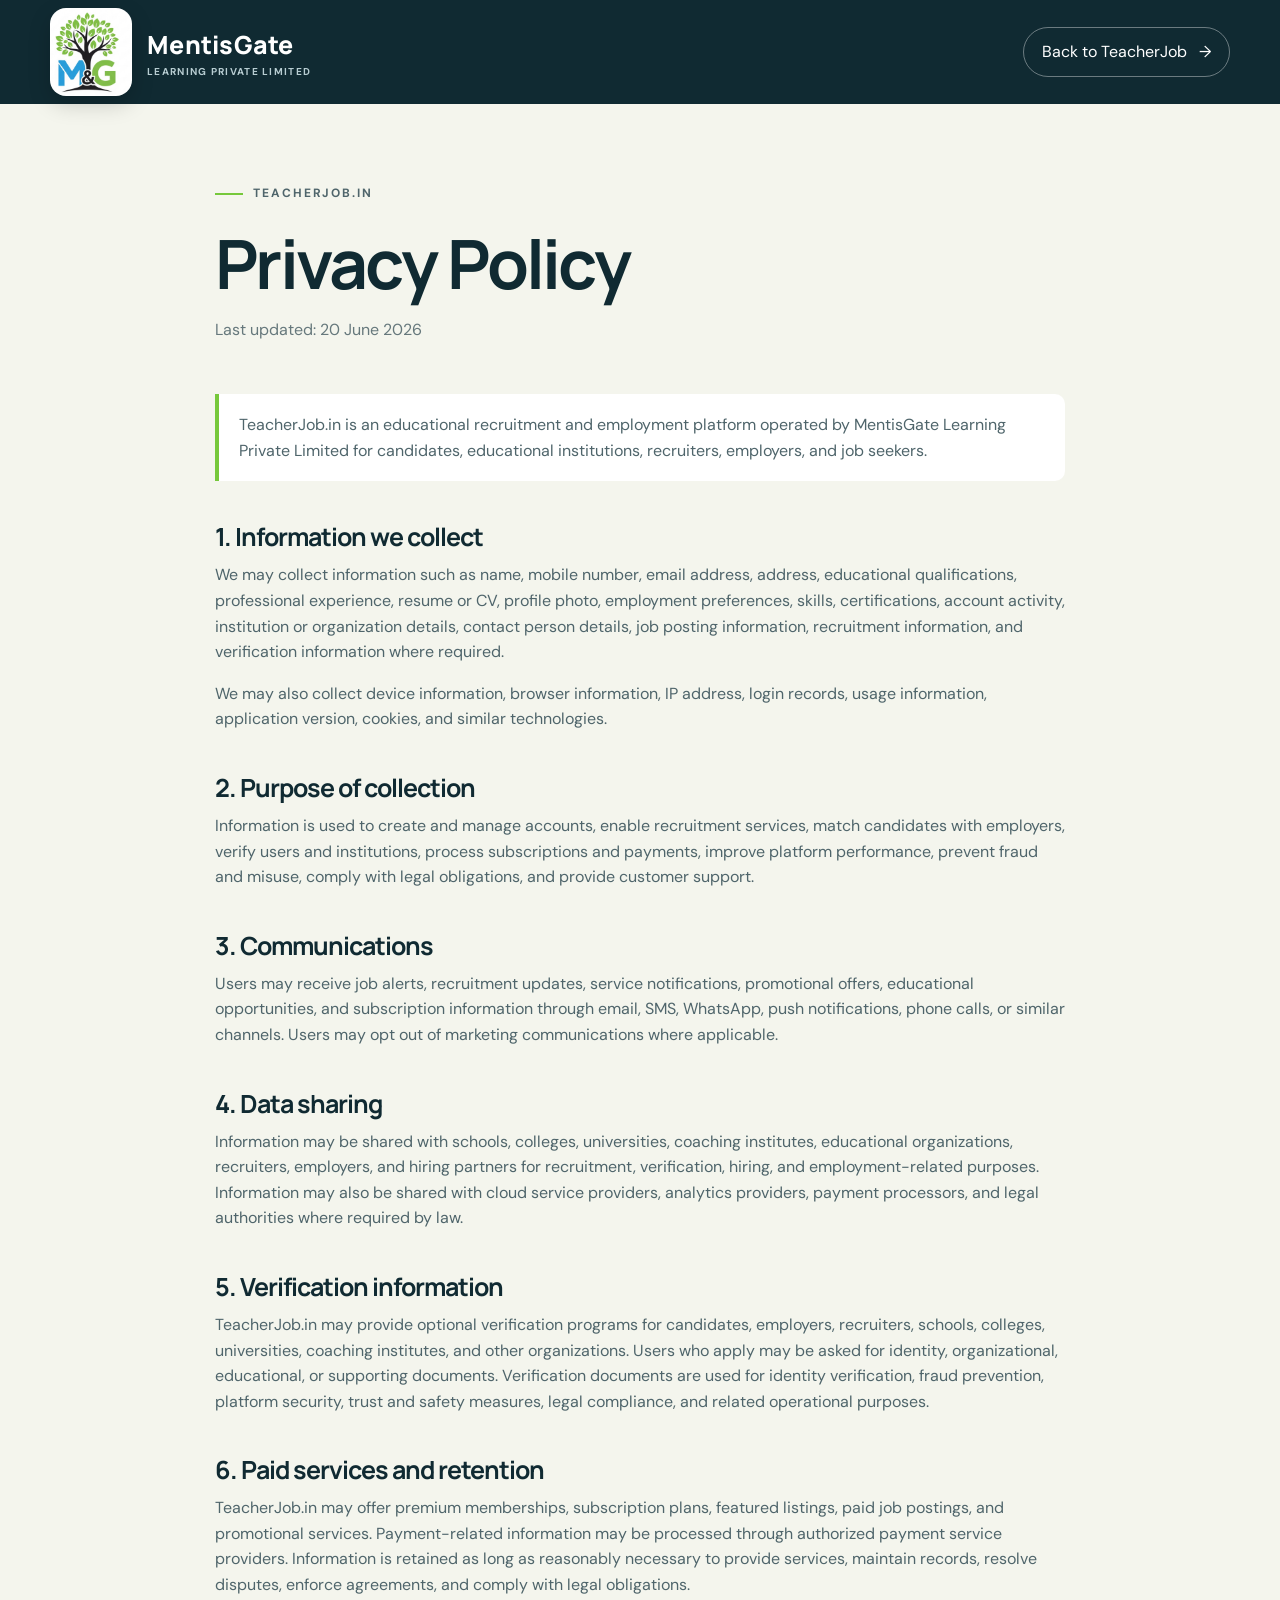
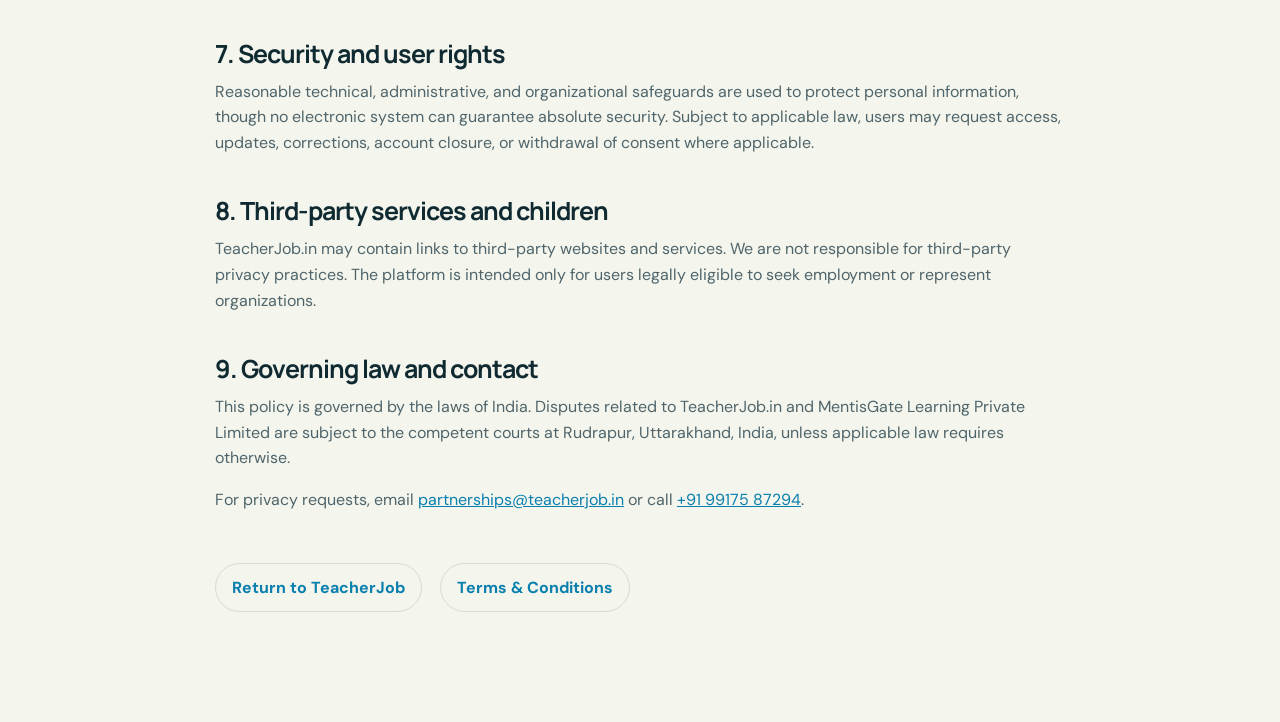
==== teacherjob-privacy-policy.html @ 0a7a30c6 "Initial website upload" ====
<!doctype html>
<html lang="en">
<head>
  <meta charset="utf-8">
  <meta name="viewport" content="width=device-width, initial-scale=1">
  <title>TeacherJob.in Privacy Policy</title>
  <link rel="preconnect" href="https://fonts.googleapis.com">
  <link rel="preconnect" href="https://fonts.gstatic.com" crossorigin>
  <link href="https://fonts.googleapis.com/css2?family=DM+Sans:wght@400;500;600;700&family=Manrope:wght@500;600;700;800&display=swap" rel="stylesheet">
  <link rel="stylesheet" href="styles.css">
</head>
<body class="legal-page">
  <header class="site-header legal-header">
    <div class="container nav-wrap">
      <a class="brand" href="index.html" aria-label="MentisGate home"><span class="brand-logo" aria-hidden="true"></span><span class="brand-name"><strong>MentisGate</strong><small>Learning Private Limited</small></span></a>
      <a class="nav-cta" href="teacherjob.html">Back to TeacherJob <span aria-hidden="true">&rarr;</span></a>
    </div>
  </header>
  <main class="legal-main">
    <div class="container legal-shell">
      <p class="eyebrow"><span></span> TeacherJob.in</p>
      <h1>Privacy Policy</h1>
      <p class="legal-date">Last updated: 20 June 2026</p>
      <p class="legal-note">TeacherJob.in is an educational recruitment and employment platform operated by MentisGate Learning Private Limited for candidates, educational institutions, recruiters, employers, and job seekers.</p>

      <h2>1. Information we collect</h2>
      <p>We may collect information such as name, mobile number, email address, address, educational qualifications, professional experience, resume or CV, profile photo, employment preferences, skills, certifications, account activity, institution or organization details, contact person details, job posting information, recruitment information, and verification information where required.</p>
      <p>We may also collect device information, browser information, IP address, login records, usage information, application version, cookies, and similar technologies.</p>

      <h2>2. Purpose of collection</h2>
      <p>Information is used to create and manage accounts, enable recruitment services, match candidates with employers, verify users and institutions, process subscriptions and payments, improve platform performance, prevent fraud and misuse, comply with legal obligations, and provide customer support.</p>

      <h2>3. Communications</h2>
      <p>Users may receive job alerts, recruitment updates, service notifications, promotional offers, educational opportunities, and subscription information through email, SMS, WhatsApp, push notifications, phone calls, or similar channels. Users may opt out of marketing communications where applicable.</p>

      <h2>4. Data sharing</h2>
      <p>Information may be shared with schools, colleges, universities, coaching institutes, educational organizations, recruiters, employers, and hiring partners for recruitment, verification, hiring, and employment-related purposes. Information may also be shared with cloud service providers, analytics providers, payment processors, and legal authorities where required by law.</p>

      <h2>5. Verification information</h2>
      <p>TeacherJob.in may provide optional verification programs for candidates, employers, recruiters, schools, colleges, universities, coaching institutes, and other organizations. Users who apply may be asked for identity, organizational, educational, or supporting documents. Verification documents are used for identity verification, fraud prevention, platform security, trust and safety measures, legal compliance, and related operational purposes.</p>

      <h2>6. Paid services and retention</h2>
      <p>TeacherJob.in may offer premium memberships, subscription plans, featured listings, paid job postings, and promotional services. Payment-related information may be processed through authorized payment service providers. Information is retained as long as reasonably necessary to provide services, maintain records, resolve disputes, enforce agreements, and comply with legal obligations.</p>

      <h2>7. Security and user rights</h2>
      <p>Reasonable technical, administrative, and organizational safeguards are used to protect personal information, though no electronic system can guarantee absolute security. Subject to applicable law, users may request access, updates, corrections, account closure, or withdrawal of consent where applicable.</p>

      <h2>8. Third-party services and children</h2>
      <p>TeacherJob.in may contain links to third-party websites and services. We are not responsible for third-party privacy practices. The platform is intended only for users legally eligible to seek employment or represent organizations.</p>

      <h2>9. Governing law and contact</h2>
      <p>This policy is governed by the laws of India. Disputes related to TeacherJob.in and MentisGate Learning Private Limited are subject to the competent courts at Rudrapur, Uttarakhand, India, unless applicable law requires otherwise.</p>
      <p>For privacy requests, email <a href="mailto:partnerships@teacherjob.in">partnerships@teacherjob.in</a> or call <a href="tel:+919917587294">+91 99175 87294</a>.</p>
      <div class="legal-links"><a href="teacherjob.html">Return to TeacherJob</a><a href="teacherjob-terms-and-conditions.html">Terms &amp; Conditions</a></div>
    </div>
  </main>
</body>
</html>
---- styles.css ----
:root{--ink:#102a32;--ink-2:#173e47;--blue:#159ed1;--blue-dark:#087fae;--green:#76c83b;--lime:#b7eb72;--cream:#f4f5ed;--paper:#fbfcf8;--white:#fff;--muted:#66787c;--line:rgba(16,42,50,.13);--shadow:0 24px 70px rgba(8,42,51,.13)}
*{box-sizing:border-box}html{scroll-behavior:smooth}body{margin:0;background:var(--paper);color:var(--ink);font-family:"DM Sans",Arial,sans-serif;line-height:1.6}body.menu-open{overflow:hidden}img{max-width:100%;display:block}a{color:inherit;text-decoration:none}h1,h2,h3,p{margin-top:0}h1,h2,h3{font-family:"Manrope",Arial,sans-serif;line-height:1.08;letter-spacing:-.04em}.container{width:min(1180px,calc(100% - 44px));margin-inline:auto}.section{padding:118px 0}.skip-link{position:fixed;left:16px;top:-80px;z-index:1000;background:var(--ink);color:#fff;padding:12px 18px;border-radius:8px}.skip-link:focus{top:16px}.sr-only{position:absolute;width:1px;height:1px;padding:0;margin:-1px;overflow:hidden;clip:rect(0,0,0,0);white-space:nowrap;border:0}
.site-header{height:84px;position:absolute;top:0;left:0;width:100%;z-index:20;color:#fff}.nav-wrap{height:100%;display:flex;align-items:center;justify-content:space-between}.brand{width:236px;height:58px;overflow:hidden;display:block}.brand-logo,.footer-logo{display:block;background:url("assets/mentisgate-logo.png") no-repeat 50% 81.7%;background-size:275px 275px;width:236px;height:58px;filter:brightness(0) invert(1)}.site-nav{display:flex;align-items:center;gap:32px;font-size:14px;font-weight:600}.site-nav>a:not(.nav-cta){opacity:.84;transition:opacity .2s}.site-nav>a:hover{opacity:1}.nav-cta{border:1px solid rgba(255,255,255,.38);border-radius:999px;padding:11px 18px}.nav-cta span{margin-left:8px}.menu-toggle{display:none;background:none;border:0;padding:8px}.menu-toggle>span:not(.sr-only){width:25px;height:2px;background:#fff;display:block;margin:5px}
.hero{min-height:790px;padding:165px 0 110px;background:var(--ink);color:#fff;position:relative;overflow:hidden}.hero:after{content:"";position:absolute;inset:auto 0 0;height:1px;background:rgba(255,255,255,.12)}.hero-orb{position:absolute;border-radius:50%;filter:blur(1px);opacity:.6}.orb-one{width:530px;height:530px;background:radial-gradient(circle,#1aabc7 0,rgba(26,171,199,.18) 42%,transparent 70%);right:-120px;top:-80px}.orb-two{width:560px;height:560px;background:radial-gradient(circle,#6abf3c 0,rgba(106,191,60,.12) 42%,transparent 70%);left:38%;bottom:-390px}.hero-grid{display:grid;grid-template-columns:1.12fr .88fr;align-items:center;gap:90px;position:relative;z-index:2}.eyebrow{display:flex;align-items:center;gap:10px;text-transform:uppercase;letter-spacing:.16em;font-size:12px;font-weight:700;color:var(--blue-dark);margin-bottom:24px}.eyebrow span{width:28px;height:2px;background:var(--green)}.eyebrow.light{color:var(--lime)}.hero .eyebrow{color:#b7d8df}.hero-copy h1{font-size:clamp(52px,6.5vw,88px);max-width:820px;margin-bottom:28px}.hero-copy h1 em{font-style:normal;color:var(--lime)}.hero-lead{max-width:650px;color:#bdd0d4;font-size:19px;line-height:1.65}.hero-actions{display:flex;align-items:center;gap:26px;margin:36px 0 54px}.button{display:inline-flex;align-items:center;justify-content:center;gap:14px;border-radius:999px;padding:15px 22px;font-weight:700;font-size:14px;transition:transform .2s,background .2s}.button:hover{transform:translateY(-2px)}.button-primary{background:var(--green);color:var(--ink)}.button-primary:hover{background:var(--lime)}.button-text{padding-inline:0;color:#fff;border-bottom:1px solid rgba(255,255,255,.35);border-radius:0}.button-dark{background:var(--ink);color:#fff}.hero-trust{display:flex;align-items:center;gap:13px;color:#fff;font-size:12px}.hero-trust>span{color:#83a0a6;text-transform:uppercase;letter-spacing:.13em}.hero-trust i{width:3px;height:3px;border-radius:50%;background:var(--green)}
.hero-visual{position:relative;min-height:470px}.hero-card-main{position:absolute;inset:16px 20px 20px 0;background:linear-gradient(145deg,#f9faf4,#e6f1ea);color:var(--ink);border-radius:28px;padding:30px;box-shadow:var(--shadow);overflow:hidden}.hero-card-main:after{content:"";width:310px;height:310px;border:70px solid rgba(21,158,209,.12);border-radius:50%;position:absolute;right:-140px;top:55px}.card-topline{display:flex;justify-content:space-between;font-size:11px;text-transform:uppercase;letter-spacing:.11em;color:#66787c}.card-topline b{font-size:25px;color:rgba(16,42,50,.17)}.signal{height:190px;display:flex;align-items:flex-end;gap:8px;padding:25px 0;position:relative;z-index:2}.signal span{flex:1;border-radius:7px 7px 0 0;background:linear-gradient(#83d64e,#22a2cb)}.signal span:nth-child(1){height:30%}.signal span:nth-child(2){height:53%}.signal span:nth-child(3){height:43%}.signal span:nth-child(4){height:76%}.signal span:nth-child(5){height:95%}.hero-card-copy{position:relative;z-index:2}.hero-card-copy p{font-size:12px;text-transform:uppercase;letter-spacing:.15em;color:var(--blue-dark);font-weight:700;margin-bottom:7px}.hero-card-copy h2{font-size:32px;max-width:350px}.hero-card-float{position:absolute;right:-18px;bottom:5px;z-index:4;background:#fff;color:var(--ink);padding:15px 18px;border-radius:16px;display:flex;align-items:center;gap:13px;width:265px;box-shadow:0 18px 50px rgba(5,30,37,.22)}.float-icon{background:var(--blue);color:#fff;font-weight:800;border-radius:10px;width:43px;height:43px;display:grid;place-items:center}.hero-card-float b,.hero-card-float small{display:block}.hero-card-float small{color:var(--muted);font-size:11px}.hero-badge{position:absolute;left:8px;top:-16px;width:118px;height:118px;border-radius:50%;background:var(--green);color:var(--ink);display:grid;place-content:center;text-align:center;z-index:4;box-shadow:var(--shadow)}.hero-badge b{font:800 32px/1 "Manrope"}.hero-badge span{font-size:11px}.marquee{overflow:hidden;background:var(--green);color:var(--ink);padding:14px 0}.marquee-track{display:flex;align-items:center;gap:28px;width:max-content;animation:scroll 28s linear infinite}.marquee span{font:700 13px "Manrope";text-transform:uppercase;letter-spacing:.13em}.marquee i{width:6px;height:6px;background:var(--ink);transform:rotate(45deg)}@keyframes scroll{to{transform:translateX(-50%)}}
.about{background:var(--cream)}.about-grid{display:grid;grid-template-columns:.8fr 1.2fr;gap:110px}.section-heading h2,.section-intro h2,.process-heading h2,.founder-copy h2{font-size:clamp(40px,5vw,64px)}.about-copy .lead{font-size:25px;line-height:1.45;color:var(--ink);margin-bottom:26px}.about-copy>p:not(.lead){color:var(--muted);font-size:17px}.mission{margin-top:36px;padding:26px 0;border-top:1px solid var(--line);display:grid;grid-template-columns:120px 1fr;gap:20px}.mission span{color:var(--blue-dark);font-weight:700;text-transform:uppercase;letter-spacing:.13em;font-size:11px}.mission p{font-weight:600;font-size:18px;margin:0}
.solutions{background:var(--ink);color:#fff}.section-intro{display:grid;grid-template-columns:1fr .62fr;align-items:end;gap:90px;margin-bottom:64px}.section-intro h2{margin-bottom:0}.section-intro>p{color:#a9c0c5;font-size:17px;margin-bottom:6px}.solutions-grid{display:grid;grid-template-columns:repeat(3,1fr);border-left:1px solid rgba(255,255,255,.12);border-top:1px solid rgba(255,255,255,.12)}.solution-card{min-height:340px;padding:30px;border-right:1px solid rgba(255,255,255,.12);border-bottom:1px solid rgba(255,255,255,.12);position:relative;transition:background .25s,transform .25s}.solution-card:hover{background:#16414a;transform:translateY(-3px)}.solution-card.featured{background:var(--green);color:var(--ink)}.solution-card.featured:hover{background:var(--lime)}.card-number{position:absolute;right:25px;top:23px;font:600 11px "Manrope";opacity:.5}.card-icon{width:48px;height:48px;border:1px solid rgba(255,255,255,.25);border-radius:13px;display:grid;place-items:center;font:700 12px "Manrope";margin-bottom:72px}.card-icon-logo{background:url("assets/teacherjob-logo.png") center/contain no-repeat,linear-gradient(135deg,#fff3e0,#fff);box-shadow:inset 0 0 0 1px rgba(255,138,0,.18)}.featured .card-icon{border-color:rgba(16,42,50,.25)}.solution-card h3{font-size:24px;margin-bottom:12px}.solution-card p{color:#a9c0c5;font-size:15px;line-height:1.65}.featured p{color:#24434a}.solution-card a{display:inline-flex;gap:12px;font-weight:700;font-size:13px;margin-top:8px}
.recruitment{background:#dff1f4}.recruitment-grid{display:grid;grid-template-columns:.9fr 1.1fr;gap:90px;align-items:center}.recruitment-copy h2{font-size:clamp(40px,5vw,62px)}.recruitment-copy>p:not(.eyebrow){font-size:17px;color:#4e6970;max-width:540px;margin-bottom:30px}.roles-panel{background:#fff;border-radius:26px;padding:38px;box-shadow:var(--shadow)}.roles-panel>p{font-weight:700;text-transform:uppercase;letter-spacing:.14em;font-size:11px;color:var(--blue-dark);margin-bottom:20px}.roles-list{display:flex;flex-wrap:wrap;gap:9px}.roles-list span{border:1px solid var(--line);border-radius:999px;padding:9px 14px;font-size:13px;font-weight:600}.roles-list span:nth-child(3n+1){background:var(--cream)}
.learning{background:var(--paper)}.section-intro.dark>p{color:var(--muted)}.program-grid{display:grid;grid-template-columns:repeat(3,1fr);gap:16px}.program-card{padding:30px;min-height:230px;background:#fff;border:1px solid var(--line);border-radius:18px}.program-card>span{font:700 11px "Manrope";color:var(--blue-dark)}.program-card h3{font-size:23px;margin:55px 0 10px}.program-card p{font-size:14px;color:var(--muted)}.csr-strip{margin-top:18px;background:var(--green);border-radius:20px;padding:36px 40px;display:grid;grid-template-columns:.8fr 1.2fr;gap:50px;align-items:center}.csr-strip span{font-size:11px;text-transform:uppercase;letter-spacing:.13em;font-weight:700}.csr-strip h3{font-size:25px;margin:5px 0 0}.csr-strip p{margin:0;color:#29474d}
.process{background:var(--cream)}.process-heading{max-width:730px;margin-bottom:60px}.process-list{padding:0;margin:0;list-style:none;display:grid;grid-template-columns:repeat(3,1fr);border-top:1px solid var(--line);border-left:1px solid var(--line)}.process-list li{padding:32px;min-height:135px;border-right:1px solid var(--line);border-bottom:1px solid var(--line);display:flex;gap:28px;align-items:flex-start}.process-list b{color:var(--blue-dark);font-size:12px}.process-list span{font:600 18px/1.35 "Manrope"}
.recognition{background:var(--ink-2);color:#fff}.recognition-grid{display:grid;grid-template-columns:1.08fr .92fr;gap:80px;align-items:center}.award-photo{position:relative}.award-photo img{height:600px;width:100%;object-fit:cover;object-position:center;border-radius:24px;box-shadow:0 30px 80px rgba(0,0,0,.25)}.award-photo span{position:absolute;bottom:18px;left:18px;background:rgba(16,42,50,.86);backdrop-filter:blur(8px);padding:9px 13px;border-radius:8px;font-size:11px;text-transform:uppercase;letter-spacing:.1em}.award-kicker{color:var(--lime);font-weight:700}.award-copy h2{font-size:clamp(38px,4.6vw,60px)}.award-copy>p:not(.eyebrow):not(.award-kicker){color:#bad0d5}.award-copy blockquote{margin:35px 0 0;padding:24px 0 0;border-top:1px solid rgba(255,255,255,.16);font:600 20px/1.5 "Manrope";color:#fff}.award-copy cite{display:block;font:500 12px "DM Sans";color:#8fadb3;margin-top:12px}
.founder{background:var(--cream)}.founder-grid{display:grid;grid-template-columns:.38fr 1.1fr .55fr;gap:70px;align-items:center}.founder-mark span{display:grid;place-items:center;width:150px;height:150px;border-radius:50%;background:var(--blue);color:#fff;font:800 42px "Manrope"}.founder-mark p{text-align:center;width:150px;font-size:11px;text-transform:uppercase;letter-spacing:.1em;margin-top:12px}.founder-copy p:not(.eyebrow){color:var(--muted);font-size:17px}.collab{border-left:1px solid var(--line);padding-left:34px}.collab small,.collab strong,.collab span{display:block}.collab small{text-transform:uppercase;letter-spacing:.13em;color:var(--blue-dark);font-weight:700}.collab strong{font:700 21px "Manrope";margin:13px 0 5px}.collab span{font-size:12px;color:var(--muted)}
.contact{background:var(--paper);padding-bottom:80px}.contact-card{background:linear-gradient(135deg,#148fb9,#12697d);color:#fff;border-radius:30px;padding:60px;display:grid;grid-template-columns:1fr .9fr;gap:70px;box-shadow:var(--shadow)}.contact-copy h2{font-size:clamp(38px,4.4vw,58px)}.contact-copy>p:last-child{color:#c9e2e7}.contact-actions{display:flex;flex-direction:column;border-top:1px solid rgba(255,255,255,.23)}.contact-actions a{padding:18px 0;border-bottom:1px solid rgba(255,255,255,.23);display:grid;grid-template-columns:1fr auto;transition:padding .2s}.contact-actions a:hover{padding-left:8px}.contact-actions small,.contact-actions strong{grid-column:1}.contact-actions small{font-size:10px;text-transform:uppercase;letter-spacing:.12em;color:#c9e2e7}.contact-actions strong{font-size:16px;overflow-wrap:anywhere}.contact-actions span{grid-column:2;grid-row:1/3;align-self:center;font-size:22px}
.site-footer{background:#0b2229;color:#fff;padding:70px 0 28px}.footer-main{display:grid;grid-template-columns:1.5fr .5fr .7fr;gap:80px}.footer-logo{width:236px;height:58px}.footer-main>div:first-child p{color:#8ea8ae;max-width:420px;margin-top:22px}.footer-main h3{font-size:12px;text-transform:uppercase;letter-spacing:.13em;color:var(--lime);margin-bottom:18px}.footer-main a{display:block;color:#abc0c4;font-size:14px;margin:8px 0}.footer-main a:hover{color:#fff}.footer-legal{border-top:1px solid rgba(255,255,255,.1);padding-top:25px;margin-top:55px;display:flex;gap:25px;justify-content:space-between;color:#718e95;font-size:10px}.footer-legal p:last-child{max-width:460px;text-align:right}
.reveal{opacity:0;transform:translateY(22px);transition:opacity .7s ease,transform .7s ease}.reveal.visible{opacity:1;transform:none}@media(prefers-reduced-motion:reduce){html{scroll-behavior:auto}.reveal{opacity:1;transform:none;transition:none}.marquee-track{animation:none}}
@media(max-width:980px){.site-nav{gap:18px}.hero-grid,.about-grid,.recruitment-grid,.recognition-grid,.founder-grid{grid-template-columns:1fr;gap:55px}.hero{padding-top:145px}.hero-visual{min-height:450px;max-width:620px}.hero-badge{left:0}.about-grid{gap:35px}.solutions-grid{grid-template-columns:repeat(2,1fr)}.section-intro{grid-template-columns:1fr;gap:20px}.program-grid{grid-template-columns:repeat(2,1fr)}.recognition-grid{grid-template-columns:1fr}.award-photo img{height:520px}.founder-grid{grid-template-columns:.35fr 1fr}.collab{grid-column:2}.contact-card{grid-template-columns:1fr}.footer-main{grid-template-columns:1.2fr .5fr .7fr;gap:35px}}
@media(max-width:760px){.container{width:min(100% - 30px,1180px)}.section{padding:82px 0}.site-header{height:76px}.brand{width:190px}.brand-logo{width:190px;background-size:230px;background-position:50% 81.7%}.menu-toggle{display:block;z-index:31}.site-nav{position:fixed;inset:0;background:var(--ink);display:flex;flex-direction:column;justify-content:center;gap:25px;font-size:21px;transform:translateX(100%);transition:transform .3s;z-index:30}.site-nav.open{transform:none}.nav-cta{margin-top:10px}.hero{min-height:auto;padding:126px 0 90px}.hero-grid{gap:60px}.hero-copy h1{font-size:47px}.hero-lead{font-size:17px}.hero-actions{align-items:flex-start;flex-direction:column;gap:14px;margin-bottom:38px}.hero-trust{flex-wrap:wrap}.hero-trust>span{width:100%}.hero-visual{min-height:385px}.hero-card-main{inset:15px 0 20px;padding:22px}.signal{height:150px}.hero-card-copy h2{font-size:26px}.hero-badge{width:92px;height:92px;top:-16px}.hero-badge b{font-size:26px}.hero-card-float{right:-5px;width:230px}.marquee-track{gap:18px}.about-copy .lead{font-size:21px}.mission{grid-template-columns:1fr;gap:8px}.solutions-grid{grid-template-columns:1fr}.solution-card{min-height:290px}.card-icon{margin-bottom:48px}.program-grid{grid-template-columns:1fr}.csr-strip{grid-template-columns:1fr;gap:20px;padding:30px}.process-list{grid-template-columns:1fr}.award-photo img{height:390px}.founder-grid{grid-template-columns:1fr}.founder-mark{margin:auto}.collab{grid-column:auto;border-left:0;border-top:1px solid var(--line);padding:25px 0 0}.contact-card{width:calc(100% - 20px);padding:38px 24px;gap:35px}.contact-actions strong{font-size:14px}.footer-main{grid-template-columns:1fr}.footer-legal{flex-direction:column;gap:4px}.footer-legal p{margin:0}.footer-legal p:last-child{text-align:left}}
@media(max-width:420px){.hero-copy h1{font-size:40px}.hero-visual{min-height:345px}.hero-badge{display:none}.signal{height:125px}.hero-card-float{bottom:0}.section-heading h2,.section-intro h2,.process-heading h2,.founder-copy h2{font-size:36px}.award-photo img{height:330px}}
.why-us{background:var(--green);padding:68px 0}.why-grid{display:grid;grid-template-columns:.7fr 1.3fr;gap:80px;align-items:center}.why-title .eyebrow{color:var(--ink)}.why-title h2{font-size:38px;margin:0}.why-list{display:grid;grid-template-columns:1fr 1fr;border-top:1px solid rgba(16,42,50,.2);border-left:1px solid rgba(16,42,50,.2)}.why-list span{padding:16px 18px;border-right:1px solid rgba(16,42,50,.2);border-bottom:1px solid rgba(16,42,50,.2);font-size:13px;font-weight:700;display:flex;align-items:center;gap:9px}.why-list span:before{content:"+";font-size:17px;color:var(--blue-dark)}
@media(max-width:980px){.why-grid{grid-template-columns:1fr;gap:35px}}
@media(max-width:760px){.why-list{grid-template-columns:1fr}}
.home-teacherjob{background:#fff}.home-tj-card{display:grid;grid-template-columns:1fr .9fr;gap:60px;align-items:center;background:linear-gradient(135deg,#fff7e8,#eff8ff);border:1px solid rgba(16,42,50,.08);border-radius:30px;padding:54px;box-shadow:var(--shadow)}.home-tj-card h2{font-size:clamp(38px,4.8vw,60px);color:#071a52}.home-tj-card p:not(.eyebrow){font-size:17px;color:#50636c}.home-tj-points{display:grid;gap:12px}.home-tj-points span{display:flex;align-items:flex-start;gap:10px;background:#fff;border:1px solid rgba(7,26,82,.1);border-radius:14px;padding:15px 18px;font-weight:700;color:#071a52}.home-tj-points span:before{content:"";width:22px;height:22px;border-radius:50%;flex:0 0 22px;background:url(\"assets/teacherjob-logo.png\") center/cover no-repeat,linear-gradient(135deg,#ff8a00,#ffb347);box-shadow:0 0 0 2px rgba(255,255,255,.75)}.home-tj-points .button{justify-self:start;margin-top:8px}
@media(max-width:980px){.home-tj-card{grid-template-columns:1fr}}
@media(max-width:760px){.home-tj-card{padding:34px 24px}}

/* Brand and enquiry refinements */
.brand{width:auto;height:64px;display:flex;align-items:center;gap:12px;overflow:visible}.brand-logo{width:56px;height:56px;flex:0 0 56px;border-radius:13px;background-position:50% 39%;background-size:120px 120px;filter:none;box-shadow:0 8px 22px rgba(0,0,0,.18)}.brand-name{display:flex;flex-direction:column;line-height:1.08}.brand-name strong{font:800 20px "Manrope",Arial,sans-serif;letter-spacing:.01em}.brand-name small{margin-top:5px;color:#b8cdd2;font-size:8px;font-weight:700;letter-spacing:.12em;text-transform:uppercase}.footer-brand{display:flex;flex-direction:column}.footer-brand strong{font:800 28px "Manrope",Arial,sans-serif;letter-spacing:-.03em}.footer-brand span{margin-top:3px;color:#8ea8ae;font-size:12px;letter-spacing:.08em;text-transform:uppercase}.contact-card{align-items:start}.enquiry-form{background:#fff;color:var(--ink);padding:30px;border-radius:20px;box-shadow:0 20px 50px rgba(4,45,56,.2)}.form-row{display:grid;grid-template-columns:1fr 1fr;gap:14px}.enquiry-form label{display:block;font-size:11px;font-weight:700;letter-spacing:.06em;text-transform:uppercase;margin-bottom:14px}.enquiry-form input,.enquiry-form select,.enquiry-form textarea{display:block;width:100%;margin-top:7px;border:1px solid rgba(16,42,50,.18);border-radius:9px;background:#f8faf7;color:var(--ink);font:500 14px "DM Sans",Arial,sans-serif;padding:12px 13px;outline:none;transition:border-color .2s,box-shadow .2s}.enquiry-form textarea{resize:vertical;min-height:120px}.enquiry-form input:focus,.enquiry-form select:focus,.enquiry-form textarea:focus{border-color:var(--blue);box-shadow:0 0 0 3px rgba(21,158,209,.13)}.consent{display:flex!important;gap:10px;align-items:flex-start;text-transform:none!important;letter-spacing:0!important;font-weight:500!important;line-height:1.45;color:var(--muted)}.consent input{width:17px;height:17px;margin:2px 0 0;flex:0 0 auto}.consent a,.form-fallback a{text-decoration:underline;color:var(--blue-dark)}.website-field{position:absolute!important;left:-9999px!important}.form-submit{border:0;background:var(--green);color:var(--ink);cursor:pointer;width:100%;margin-top:4px}.form-submit:hover{background:var(--lime)}.form-fallback{font-size:11px;line-height:1.5;color:var(--muted);text-align:center;margin:14px 0 0}.form-status{display:none;border-radius:9px;padding:11px 13px;margin-bottom:14px;font-size:13px}.form-status.success{display:block;background:#e8f8de;color:#295e0d}.form-status.error{display:block;background:#fff0ed;color:#8a2b1c}
.legal-page{background:var(--cream)}.legal-header{position:static;background:var(--ink)}.legal-main{padding:80px 0 110px}.legal-shell{max-width:850px}.legal-shell h1{font-size:clamp(42px,6vw,68px);margin-bottom:16px}.legal-shell .legal-date{color:var(--muted);margin-bottom:52px}.legal-shell h2{font-size:25px;margin:42px 0 12px}.legal-shell p,.legal-shell li{color:#4f656b}.legal-shell ul{padding-left:22px}.legal-shell a{color:var(--blue-dark);text-decoration:underline}.legal-note{background:#fff;border-left:4px solid var(--green);padding:18px 20px;border-radius:0 10px 10px 0}.legal-links{display:flex;gap:18px;flex-wrap:wrap;margin-top:50px}.legal-links a{display:inline-flex;padding:11px 16px;border:1px solid var(--line);border-radius:999px;text-decoration:none;font-weight:700}
@media(max-width:760px){.brand{height:56px;gap:9px}.brand-logo{width:47px;height:47px;flex-basis:47px;background-size:102px 102px}.brand-name strong{font-size:17px}.brand-name small{font-size:7px}.form-row{grid-template-columns:1fr}.enquiry-form{padding:22px}.legal-main{padding:60px 0 80px}.site-nav .brand-name{display:none}}
@media(max-width:390px){.brand-name small{display:none}.brand-name strong{font-size:16px}}

/* Larger, fully framed header identity */
.site-header{height:104px}.brand{height:92px;gap:15px}.brand-logo{width:82px;height:88px;flex-basis:82px;border-radius:16px;background-size:170px 170px;background-position:-48px -22px;background-repeat:no-repeat}.brand-name strong{font-size:25px}.brand-name small{font-size:10px;letter-spacing:.13em}.hero{padding-top:185px}
@media(max-width:760px){.site-header{height:88px}.brand{height:78px;gap:10px}.brand-logo{width:62px;height:72px;flex-basis:62px;border-radius:13px;background-size:140px 140px;background-position:-39px -18px}.brand-name strong{font-size:20px}.brand-name small{display:block;font-size:8px;letter-spacing:.09em}.hero{padding-top:138px}}
@media(max-width:390px){.brand-logo{width:58px;height:68px;flex-basis:58px;background-size:132px 132px;background-position:-37px -17px}.brand-name strong{font-size:18px}.brand-name small{display:block;font-size:7px}}

/* TeacherJob product page */
.teacherjob-page{--tj-blue:#071a52;--tj-orange:#ff8a00;--tj-gold:#ffc62c;background:#fff;color:var(--tj-blue)}.teacherjob-page .site-header{position:absolute;color:var(--tj-blue)}.teacherjob-page .brand-name strong{color:var(--tj-blue);text-shadow:none}.teacherjob-page .brand-name small{color:#45627f}.teacherjob-page .site-nav>a:not(.nav-cta){color:var(--tj-blue);opacity:1;font-weight:800}.teacherjob-page .nav-cta{color:var(--tj-blue);border-color:rgba(7,26,82,.2);background:rgba(255,255,255,.72);box-shadow:0 10px 35px rgba(7,26,82,.08)}.teacherjob-page .menu-toggle>span:not(.sr-only){background:var(--tj-blue)}.tj-hero{min-height:800px;padding:185px 0 90px;background:radial-gradient(circle at 78% 25%,rgba(255,198,44,.38),transparent 28%),radial-gradient(circle at 15% 20%,rgba(21,158,209,.12),transparent 30%),linear-gradient(135deg,#fff 0,#f3f8ff 48%,#e5f4ff 100%);position:relative;overflow:hidden}.tj-hero:after{content:"";position:absolute;right:-110px;bottom:-120px;width:520px;height:520px;border-radius:50%;background:rgba(255,138,0,.13)}.tj-hero-grid{display:grid;grid-template-columns:1.05fr .95fr;gap:70px;align-items:center;position:relative;z-index:2}.tj-hero .eyebrow{color:var(--tj-orange)}.tj-product-mark{display:inline-flex;flex-direction:column;align-items:flex-start;background:#fff;border:1px solid rgba(7,26,82,.08);border-radius:22px;padding:18px 22px 16px;margin-bottom:30px;box-shadow:0 18px 45px rgba(7,26,82,.1)}.tj-product-mark img{width:360px;max-width:100%;height:auto;display:block;filter:saturate(1.1) contrast(1.08)}.tj-product-mark small{font-weight:800;color:var(--tj-blue);margin-top:8px;padding-left:58px}.tj-hero h1{font-size:clamp(52px,6vw,82px);max-width:760px;text-transform:uppercase;color:var(--tj-blue)}.tj-hero h1:after{content:"";display:block;width:290px;height:4px;background:var(--tj-orange);margin-top:18px}.tj-hero .hero-lead{color:#385072}.tj-hero .button-primary{background:var(--tj-orange);color:#fff}.tj-hero .button-primary:hover{background:#ffad32}.tj-hero .button-text{color:var(--tj-blue);border-bottom-color:rgba(7,26,82,.28)}.tj-launch-card{background:#fff;border:2px solid var(--tj-orange);border-radius:26px;padding:34px;box-shadow:0 28px 70px rgba(7,26,82,.13);position:relative}.tj-launch-card:before{content:"Founding Institution Program";position:absolute;left:30px;top:-20px;background:#d51111;color:#fff;border-radius:9px;padding:9px 16px;font:800 15px "Manrope";text-transform:uppercase}.tj-launch-card>p{font-weight:800;text-transform:uppercase;color:#d51111;margin:12px 0 14px}.tj-launch-card h2{font-size:36px;text-transform:uppercase;color:var(--tj-blue);margin-bottom:24px}.tj-launch-card ul{padding:0;margin:0;list-style:none;display:grid;gap:12px}.tj-launch-card li{font-weight:800;color:var(--tj-blue);display:flex;gap:12px;align-items:center}.tj-launch-card li:before{content:"✓";display:grid;place-items:center;width:24px;height:24px;border-radius:50%;background:#2a9d4a;color:#fff;font-size:14px}.tj-metrics{background:var(--tj-blue);color:#fff;padding:20px 0}.tj-metrics-grid{display:grid;grid-template-columns:repeat(4,1fr);gap:1px;background:rgba(255,255,255,.22);border-radius:18px;overflow:hidden}.tj-metrics-grid span{background:var(--tj-blue);padding:22px;font:800 16px/1.25 "Manrope";text-transform:uppercase}.tj-metrics-grid span::first-line{color:var(--tj-gold)}.tj-about{background:#fff}.tj-about-grid{display:grid;grid-template-columns:.85fr 1.15fr;gap:90px}.tj-benefits{background:var(--tj-blue);color:#fff}.tj-benefits .section-intro>p{color:#bdc8e6}.tj-benefit-grid{display:grid;grid-template-columns:repeat(4,1fr);gap:1px;background:rgba(255,255,255,.18);border-radius:22px;overflow:hidden}.tj-benefit-grid .program-card{border:0;border-radius:0;background:#fff;min-height:255px}.tj-benefit-grid .program-card h3{color:var(--tj-blue);margin-top:45px}.tj-roles{background:#fff4df}.tj-roles .roles-list{background:#fff;border:1px solid rgba(7,26,82,.12);border-radius:22px;padding:26px;box-shadow:0 18px 55px rgba(7,26,82,.08)}.tj-roles .roles-list span{background:#fff}.tj-app{background:#fff}.tj-app-card{display:grid;grid-template-columns:1.25fr .75fr;gap:50px;align-items:center;background:linear-gradient(135deg,#071a52,#092d78);color:#fff;border-radius:30px;padding:52px;box-shadow:var(--shadow);position:relative;overflow:hidden}.tj-app-card:after{content:"AI";position:absolute;right:28%;top:50%;transform:translateY(-50%);font:800 130px/1 "Manrope";color:rgba(255,255,255,.07)}.tj-app-card h2{font-size:clamp(38px,4.5vw,58px)}.tj-app-card p:not(.eyebrow){color:#d6def8;font-size:17px;max-width:660px}.tj-launch-date{background:var(--tj-gold);color:var(--tj-blue);border-radius:22px;padding:28px;position:relative;z-index:2}.tj-launch-date span,.tj-launch-date small{display:block;text-transform:uppercase;font-weight:800}.tj-launch-date strong{display:block;font:800 38px/1.05 "Manrope";margin:9px 0}.teacherjob-page .contact-card{background:linear-gradient(135deg,#071a52,#0a347e)}.teacherjob-page .contact-actions a{border-color:rgba(255,255,255,.2)}
@media(max-width:980px){.tj-hero-grid,.tj-about-grid,.tj-app-card{grid-template-columns:1fr}.tj-benefit-grid,.tj-metrics-grid{grid-template-columns:repeat(2,1fr)}.tj-launch-card{max-width:650px}.tj-app-card:after{right:10px;top:20px;transform:none;font-size:90px}}
@media(max-width:760px){.tj-hero{padding-top:140px}.tj-hero h1{font-size:43px}.tj-product-mark img{width:275px}.tj-product-mark small{padding-left:0}.tj-launch-card{padding:30px 22px}.tj-launch-card h2{font-size:27px}.tj-benefit-grid,.tj-metrics-grid{grid-template-columns:1fr}.tj-metrics-grid span{padding:18px}.tj-app-card{padding:34px 24px}.tj-launch-date strong{font-size:30px}}

/* Final hierarchy, larger text, and creative motion */
.hero-trust{margin-top:8px;gap:18px;font-size:16px;flex-wrap:wrap}.hero-trust>span{font-size:14px;color:#9bb7bd}.hero-trust strong{font:800 18px "Manrope",Arial,sans-serif;letter-spacing:-.02em}.hero-trust i{width:5px;height:5px;box-shadow:0 0 18px var(--green)}
.hero-copy h1{font-size:clamp(58px,7.2vw,96px)}.hero-lead{font-size:22px}.section-intro>p,.about-copy>p:not(.lead),.recruitment-copy>p:not(.eyebrow),.home-tj-card p:not(.eyebrow){font-size:19px}.solution-card h3{font-size:29px}.solution-card p{font-size:16px}.program-card h3{font-size:26px}.program-card p{font-size:15px}.why-title h2{font-size:46px}.why-list span{font-size:15px}.roles-list span{font-size:15px;padding:11px 16px}.process-list span{font-size:21px}.contact-copy>p:last-child{font-size:18px}
.home-teacherjob{padding-top:96px}.home-tj-card{position:relative;overflow:hidden}.home-tj-card:before{content:"01";position:absolute;right:36px;top:24px;font:800 130px/1 "Manrope";color:rgba(255,138,0,.1)}.home-tj-card h2{font-size:clamp(46px,5.4vw,72px)}.home-tj-points span{display:flex;align-items:flex-start;gap:10px;font-size:16px;padding:18px 20px}.home-tj-points span:before{content:"";width:22px;height:22px;border-radius:50%;flex:0 0 22px;background:url("assets/teacherjob-logo.png") center/cover no-repeat,linear-gradient(135deg,#ff8a00,#ffb347);box-shadow:0 0 0 2px rgba(255,255,255,.75)}
.recognition{position:relative;overflow:hidden}.recognition:before{content:"02";position:absolute;right:5vw;top:28px;font:800 150px/1 "Manrope";color:rgba(255,255,255,.05)}.award-copy h2{font-size:clamp(46px,5.5vw,72px)}.award-copy>p:not(.eyebrow):not(.award-kicker){font-size:18px}.award-copy blockquote{font-size:23px}
.solutions{position:relative}.solutions:before{content:"03";position:absolute;right:5vw;top:28px;font:800 150px/1 "Manrope";color:rgba(255,255,255,.04)}
.hero-card-main,.hero-card-float,.hero-badge,.home-tj-card,.award-photo img,.program-card,.solution-card,.contact-card{will-change:transform}.hero-card-main{animation:floatSoft 7s ease-in-out infinite}.hero-card-float{animation:floatSoft 5.5s ease-in-out infinite reverse}.hero-badge{animation:pulseBadge 3.8s ease-in-out infinite}.signal span{animation:barLift 2.8s ease-in-out infinite}.signal span:nth-child(2){animation-delay:.2s}.signal span:nth-child(3){animation-delay:.4s}.signal span:nth-child(4){animation-delay:.6s}.signal span:nth-child(5){animation-delay:.8s}.button{position:relative;overflow:hidden}.button:after{content:"";position:absolute;inset:0;transform:translateX(-120%);background:linear-gradient(90deg,transparent,rgba(255,255,255,.28),transparent);transition:transform .55s}.button:hover:after{transform:translateX(120%)}.solution-card,.program-card,.home-tj-points span{transition:transform .25s,box-shadow .25s,background .25s}.program-card:hover,.home-tj-points span:hover{transform:translateY(-5px);box-shadow:0 18px 45px rgba(8,42,51,.12)}.solution-card:hover{box-shadow:inset 0 0 0 1px rgba(255,255,255,.1)}
.form-fallback{font-size:12px}.form-status.success{display:block}
@keyframes floatSoft{0%,100%{transform:translateY(0)}50%{transform:translateY(-12px)}}@keyframes pulseBadge{0%,100%{transform:scale(1)}50%{transform:scale(1.06)}}@keyframes barLift{0%,100%{filter:saturate(1);transform:scaleY(1)}50%{filter:saturate(1.25);transform:scaleY(1.06);transform-origin:bottom}}
@media(max-width:760px){.hero-copy h1{font-size:47px}.hero-lead{font-size:18px}.hero-trust strong{font-size:16px}.home-tj-card h2,.award-copy h2{font-size:38px}.home-tj-card:before,.recognition:before,.solutions:before{font-size:90px;right:18px}.section-intro>p,.about-copy>p:not(.lead),.recruitment-copy>p:not(.eyebrow),.home-tj-card p:not(.eyebrow){font-size:17px}}
@media(prefers-reduced-motion:reduce){.hero-card-main,.hero-card-float,.hero-badge,.signal span{animation:none}.button:after{display:none}}
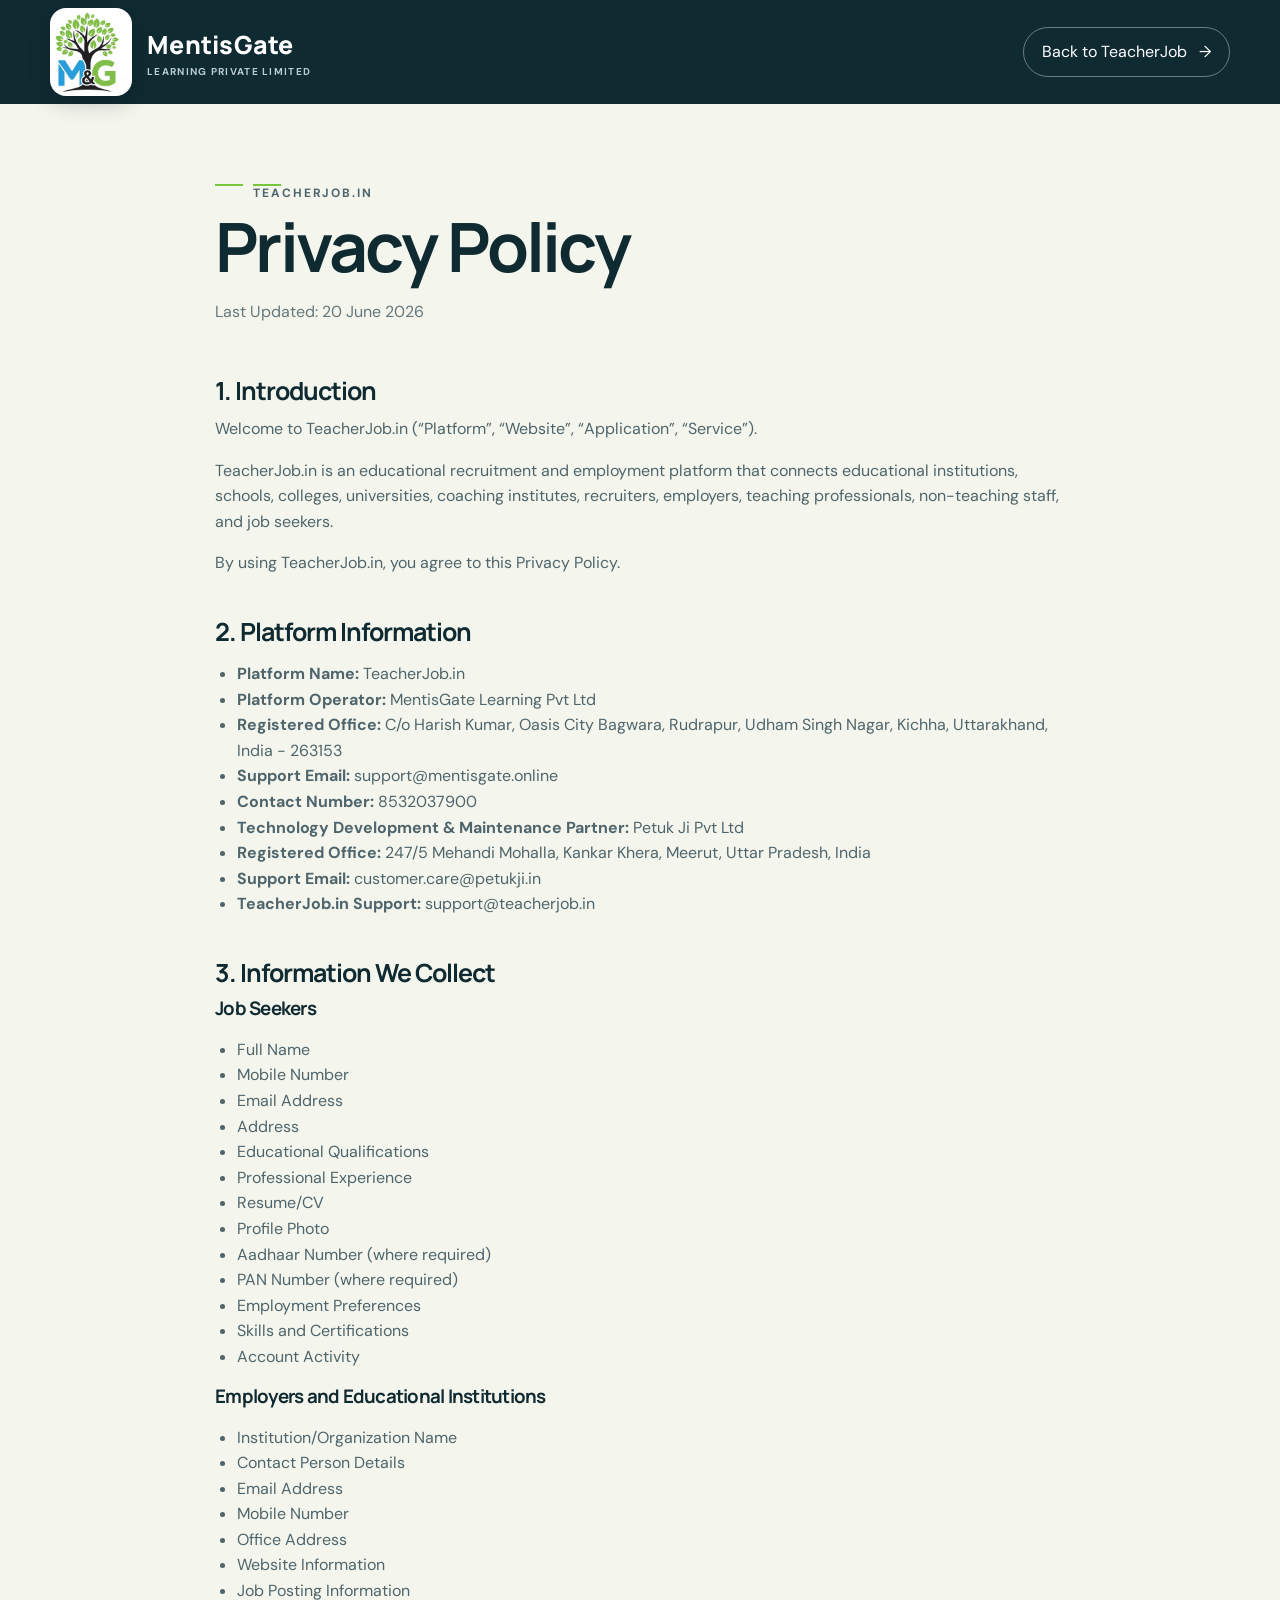
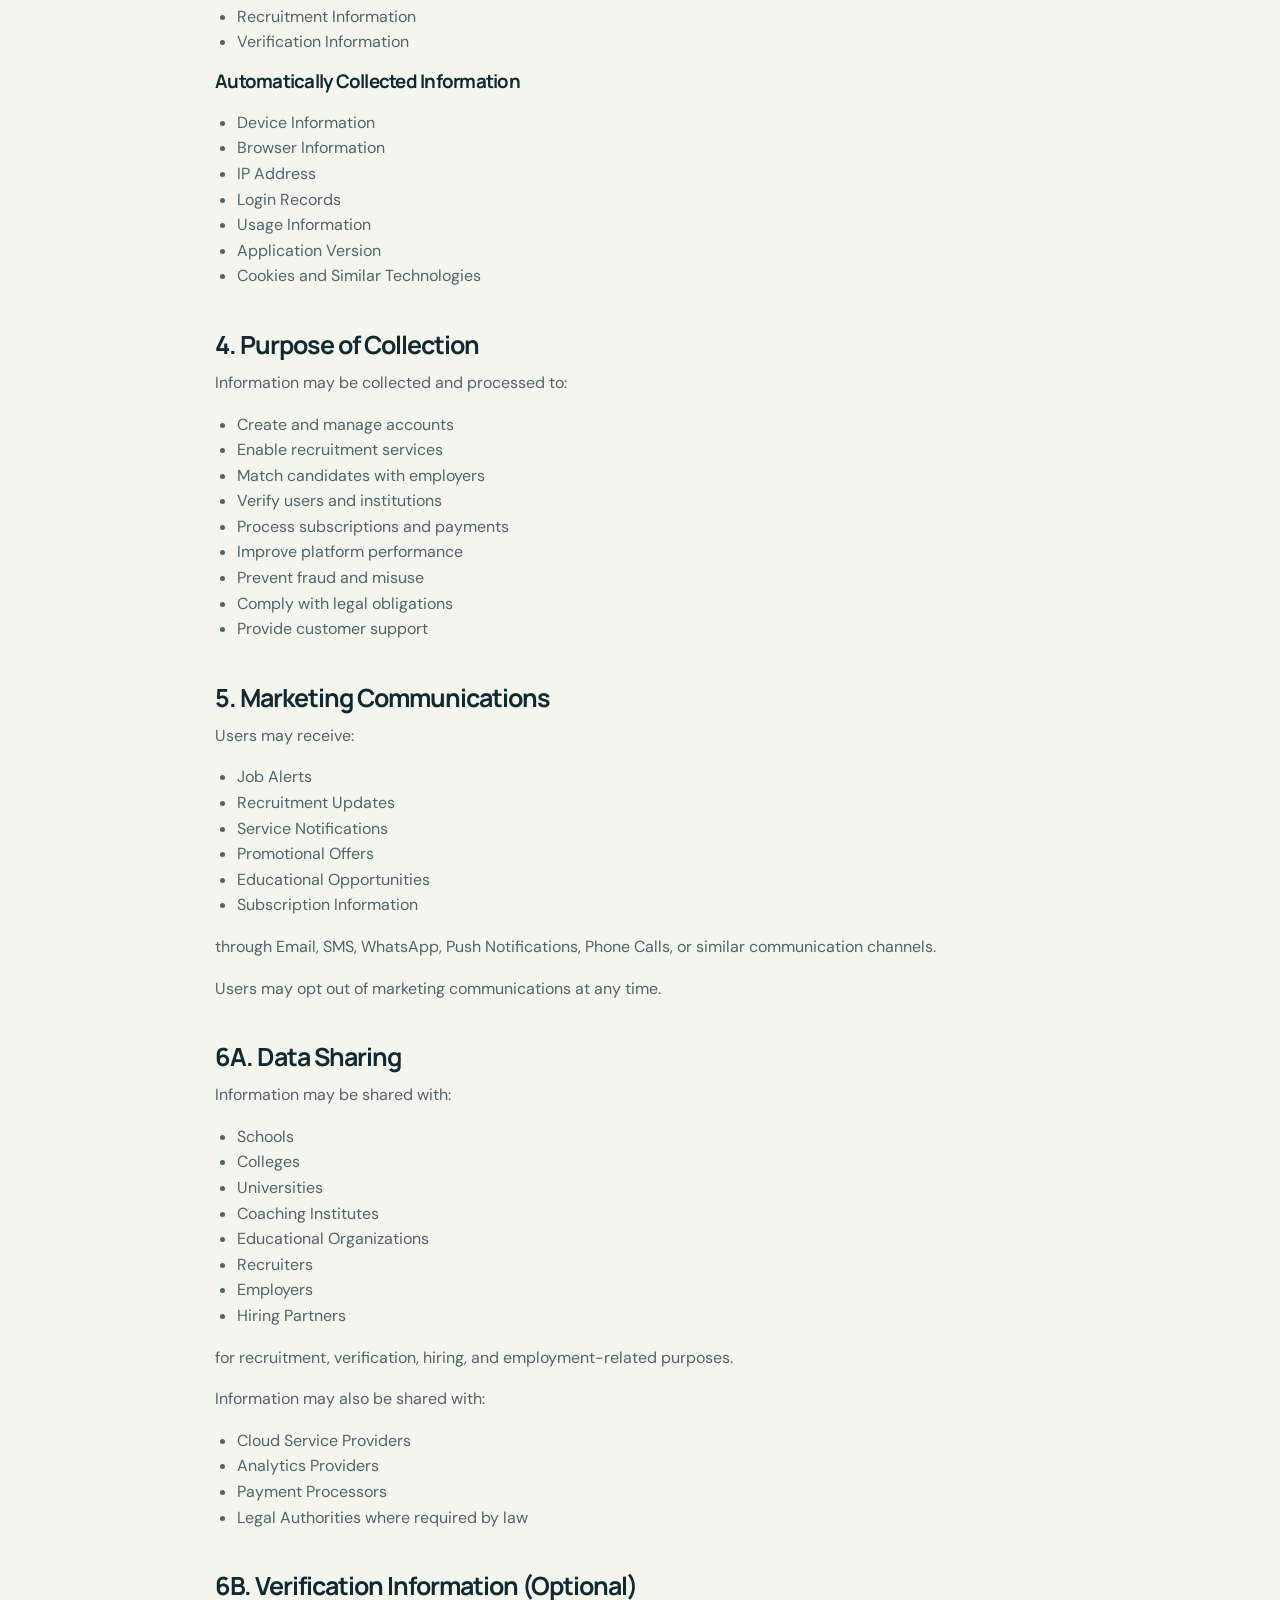
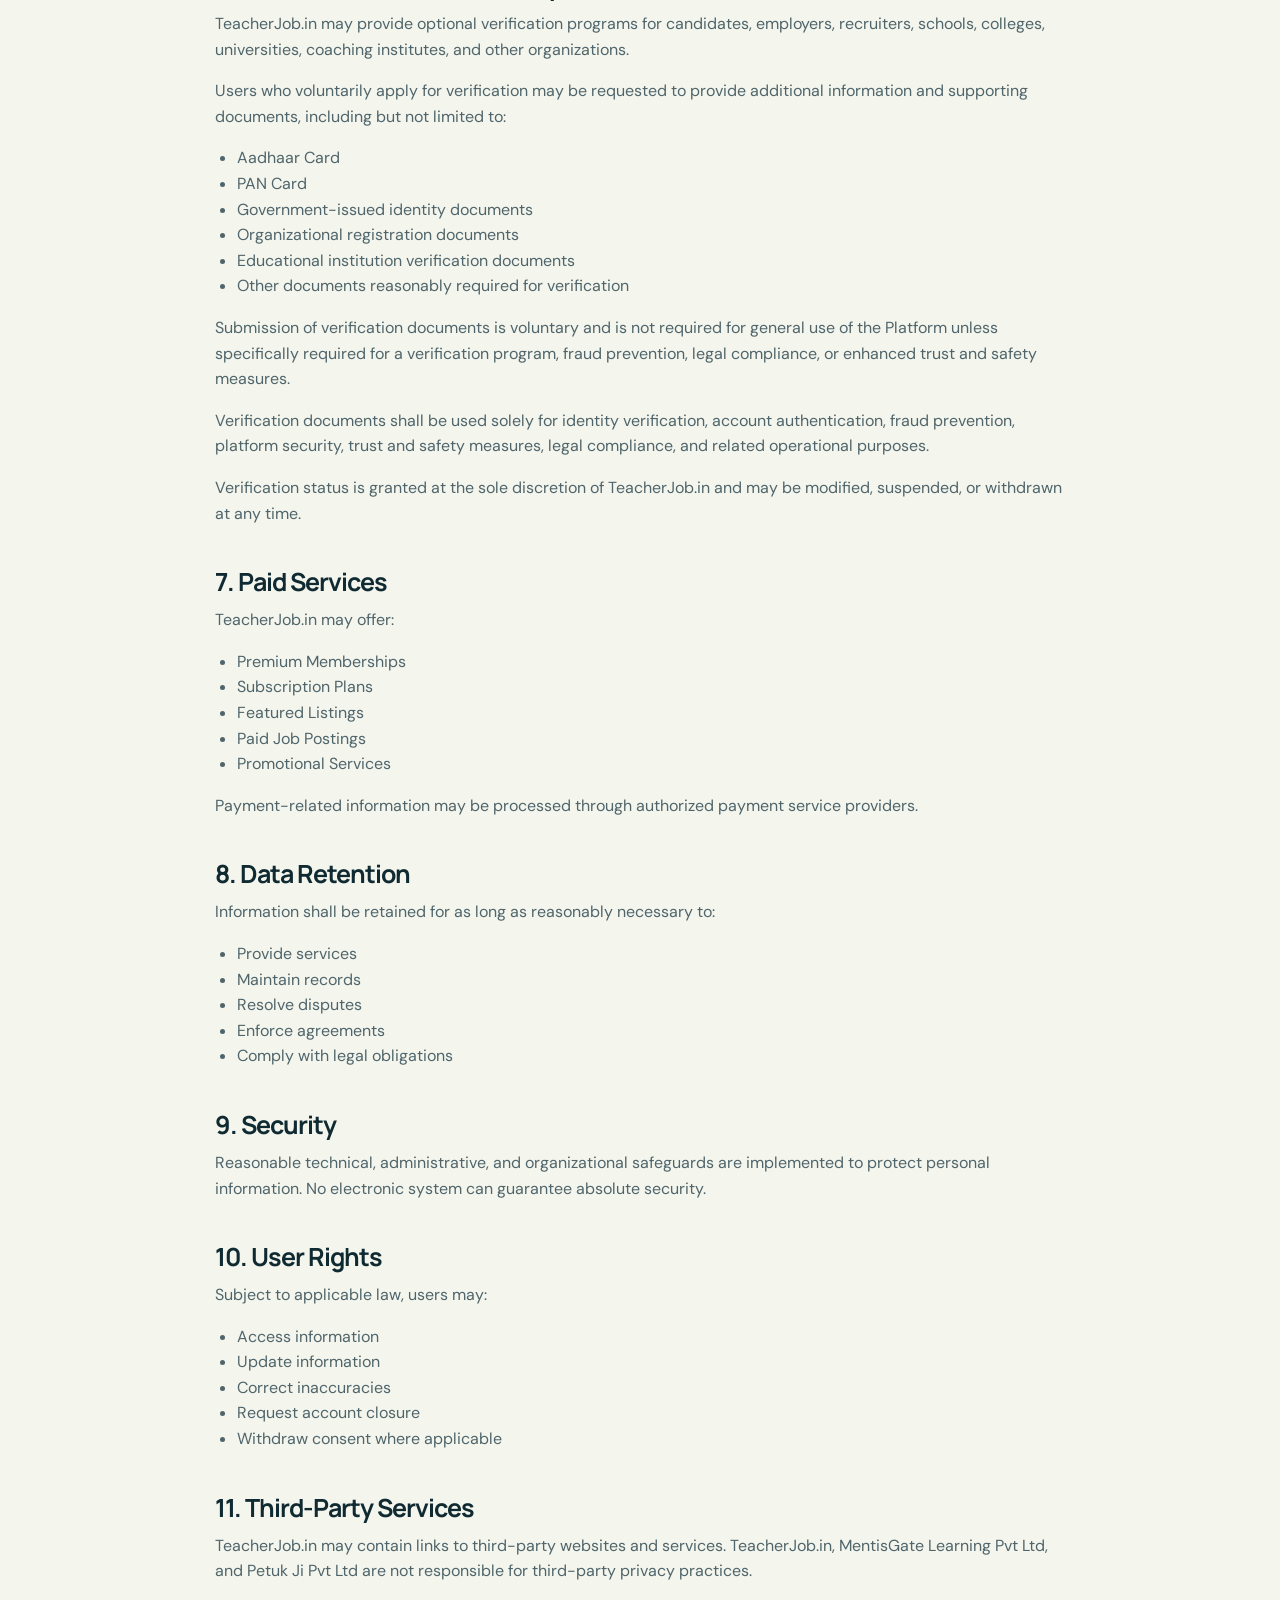
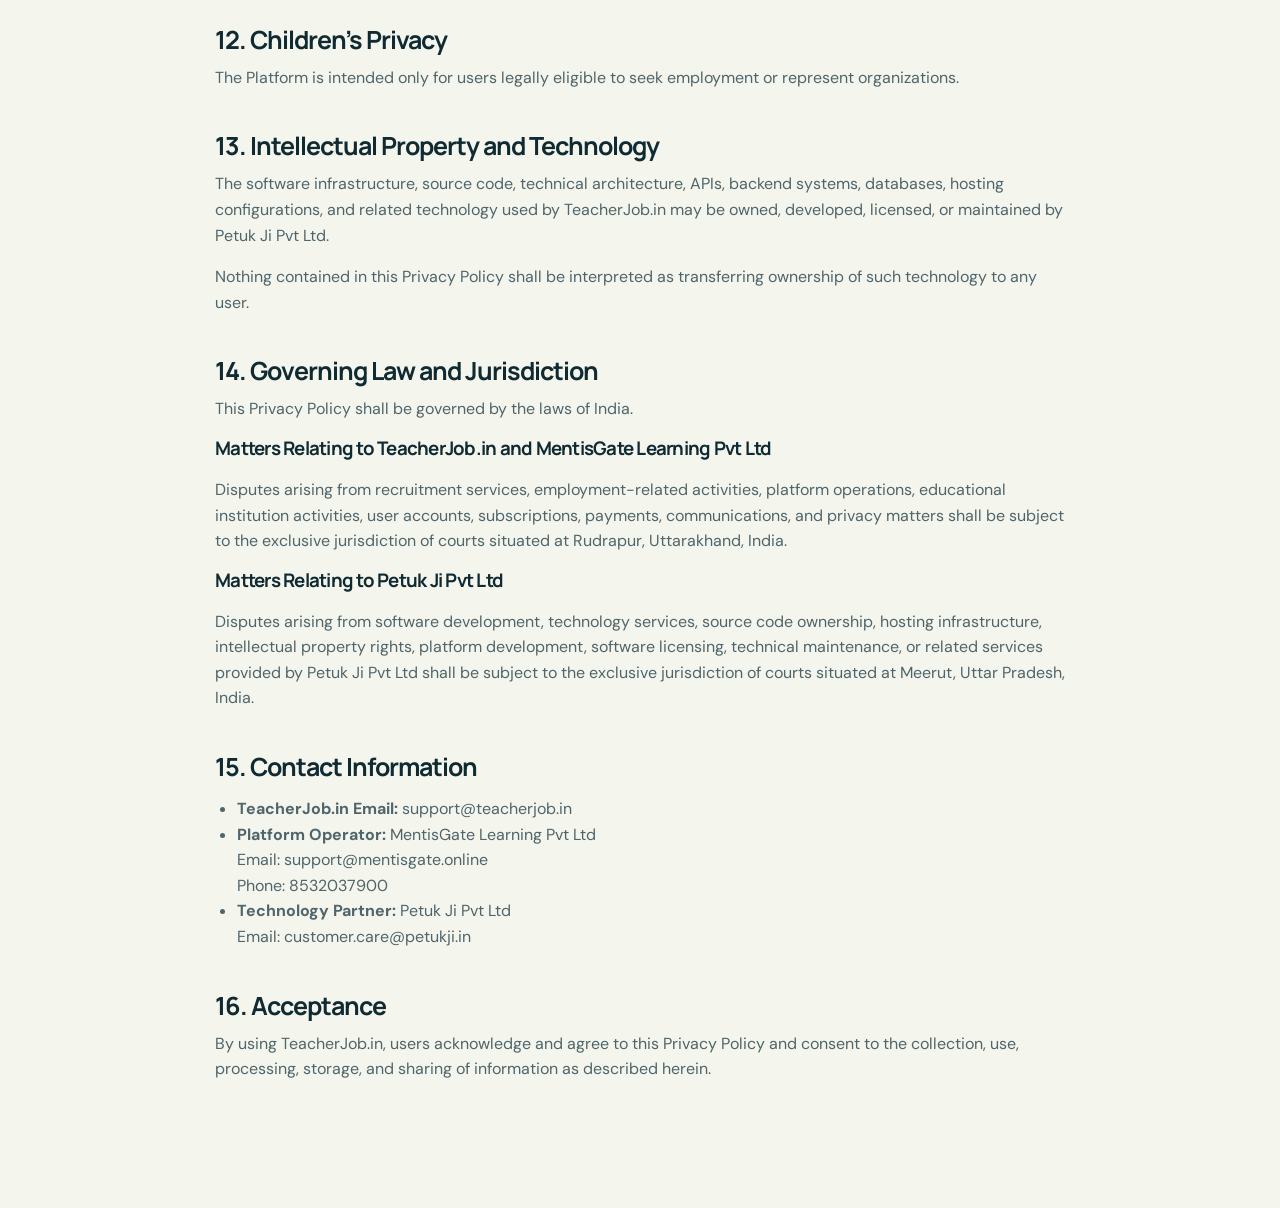
==== commit ea86e75a: "Update teacherjob-privacy-policy.html" ====
--- a/teacherjob-privacy-policy.html
+++ b/teacherjob-privacy-policy.html
@@ -17,42 +17,192 @@
     </div>
   </header>
   <main class="legal-main">
-    <div class="container legal-shell">
-      <p class="eyebrow"><span></span> TeacherJob.in</p>
-      <h1>Privacy Policy</h1>
-      <p class="legal-date">Last updated: 20 June 2026</p>
-      <p class="legal-note">TeacherJob.in is an educational recruitment and employment platform operated by MentisGate Learning Private Limited for candidates, educational institutions, recruiters, employers, and job seekers.</p>
-
-      <h2>1. Information we collect</h2>
-      <p>We may collect information such as name, mobile number, email address, address, educational qualifications, professional experience, resume or CV, profile photo, employment preferences, skills, certifications, account activity, institution or organization details, contact person details, job posting information, recruitment information, and verification information where required.</p>
-      <p>We may also collect device information, browser information, IP address, login records, usage information, application version, cookies, and similar technologies.</p>
-
-      <h2>2. Purpose of collection</h2>
-      <p>Information is used to create and manage accounts, enable recruitment services, match candidates with employers, verify users and institutions, process subscriptions and payments, improve platform performance, prevent fraud and misuse, comply with legal obligations, and provide customer support.</p>
-
-      <h2>3. Communications</h2>
-      <p>Users may receive job alerts, recruitment updates, service notifications, promotional offers, educational opportunities, and subscription information through email, SMS, WhatsApp, push notifications, phone calls, or similar channels. Users may opt out of marketing communications where applicable.</p>
-
-      <h2>4. Data sharing</h2>
-      <p>Information may be shared with schools, colleges, universities, coaching institutes, educational organizations, recruiters, employers, and hiring partners for recruitment, verification, hiring, and employment-related purposes. Information may also be shared with cloud service providers, analytics providers, payment processors, and legal authorities where required by law.</p>
-
-      <h2>5. Verification information</h2>
-      <p>TeacherJob.in may provide optional verification programs for candidates, employers, recruiters, schools, colleges, universities, coaching institutes, and other organizations. Users who apply may be asked for identity, organizational, educational, or supporting documents. Verification documents are used for identity verification, fraud prevention, platform security, trust and safety measures, legal compliance, and related operational purposes.</p>
-
-      <h2>6. Paid services and retention</h2>
-      <p>TeacherJob.in may offer premium memberships, subscription plans, featured listings, paid job postings, and promotional services. Payment-related information may be processed through authorized payment service providers. Information is retained as long as reasonably necessary to provide services, maintain records, resolve disputes, enforce agreements, and comply with legal obligations.</p>
-
-      <h2>7. Security and user rights</h2>
-      <p>Reasonable technical, administrative, and organizational safeguards are used to protect personal information, though no electronic system can guarantee absolute security. Subject to applicable law, users may request access, updates, corrections, account closure, or withdrawal of consent where applicable.</p>
-
-      <h2>8. Third-party services and children</h2>
-      <p>TeacherJob.in may contain links to third-party websites and services. We are not responsible for third-party privacy practices. The platform is intended only for users legally eligible to seek employment or represent organizations.</p>
-
-      <h2>9. Governing law and contact</h2>
-      <p>This policy is governed by the laws of India. Disputes related to TeacherJob.in and MentisGate Learning Private Limited are subject to the competent courts at Rudrapur, Uttarakhand, India, unless applicable law requires otherwise.</p>
-      <p>For privacy requests, email <a href="mailto:partnerships@teacherjob.in">partnerships@teacherjob.in</a> or call <a href="tel:+919917587294">+91 99175 87294</a>.</p>
-      <div class="legal-links"><a href="teacherjob.html">Return to TeacherJob</a><a href="teacherjob-terms-and-conditions.html">Terms &amp; Conditions</a></div>
-    </div>
-  </main>
-</body>
-</html>
+  <div class="container legal-shell">
+    <p class="eyebrow"><span></span><span> TeacherJob.in</span></p>
+    <h1>Privacy Policy</h1>
+    <p class="legal-date">Last Updated: 20 June 2026</p>
+
+    <h2>1. Introduction</h2>
+    <p>Welcome to TeacherJob.in (“Platform”, “Website”, “Application”, “Service”).</p>
+    <p>TeacherJob.in is an educational recruitment and employment platform that connects educational institutions, schools, colleges, universities, coaching institutes, recruiters, employers, teaching professionals, non-teaching staff, and job seekers.</p>
+    <p>By using TeacherJob.in, you agree to this Privacy Policy.</p>
+
+    <h2>2. Platform Information</h2>
+    <ul>
+        <li><strong>Platform Name:</strong> TeacherJob.in</li>
+        <li><strong>Platform Operator:</strong> MentisGate Learning Pvt Ltd</li>
+        <li><strong>Registered Office:</strong> C/o Harish Kumar, Oasis City Bagwara, Rudrapur, Udham Singh Nagar, Kichha, Uttarakhand, India - 263153</li>
+        <li><strong>Support Email:</strong> support@mentisgate.online</li>
+        <li><strong>Contact Number:</strong> 8532037900</li>
+        <li><strong>Technology Development & Maintenance Partner:</strong> Petuk Ji Pvt Ltd</li>
+        <li><strong>Registered Office:</strong> 247/5 Mehandi Mohalla, Kankar Khera, Meerut, Uttar Pradesh, India</li>
+        <li><strong>Support Email:</strong> customer.care@petukji.in</li>
+        <li><strong>TeacherJob.in Support:</strong> support@teacherjob.in</li>
+    </ul>
+
+    <h2>3. Information We Collect</h2>
+    <h3>Job Seekers</h3>
+    <ul>
+        <li>Full Name</li>
+        <li>Mobile Number</li>
+        <li>Email Address</li>
+        <li>Address</li>
+        <li>Educational Qualifications</li>
+        <li>Professional Experience</li>
+        <li>Resume/CV</li>
+        <li>Profile Photo</li>
+        <li>Aadhaar Number (where required)</li>
+        <li>PAN Number (where required)</li>
+        <li>Employment Preferences</li>
+        <li>Skills and Certifications</li>
+        <li>Account Activity</li>
+    </ul>
+
+    <h3>Employers and Educational Institutions</h3>
+    <ul>
+        <li>Institution/Organization Name</li>
+        <li>Contact Person Details</li>
+        <li>Email Address</li>
+        <li>Mobile Number</li>
+        <li>Office Address</li>
+        <li>Website Information</li>
+        <li>Job Posting Information</li>
+        <li>Recruitment Information</li>
+        <li>Verification Information</li>
+    </ul>
+
+    <h3>Automatically Collected Information</h3>
+    <ul>
+        <li>Device Information</li>
+        <li>Browser Information</li>
+        <li>IP Address</li>
+        <li>Login Records</li>
+        <li>Usage Information</li>
+        <li>Application Version</li>
+        <li>Cookies and Similar Technologies</li>
+    </ul>
+
+    <h2>4. Purpose of Collection</h2>
+    <p>Information may be collected and processed to:</p>
+    <ul>
+        <li>Create and manage accounts</li>
+        <li>Enable recruitment services</li>
+        <li>Match candidates with employers</li>
+        <li>Verify users and institutions</li>
+        <li>Process subscriptions and payments</li>
+        <li>Improve platform performance</li>
+        <li>Prevent fraud and misuse</li>
+        <li>Comply with legal obligations</li>
+        <li>Provide customer support</li>
+    </ul>
+
+    <h2>5. Marketing Communications</h2>
+    <p>Users may receive:</p>
+    <ul>
+        <li>Job Alerts</li>
+        <li>Recruitment Updates</li>
+        <li>Service Notifications</li>
+        <li>Promotional Offers</li>
+        <li>Educational Opportunities</li>
+        <li>Subscription Information</li>
+    </ul>
+    <p>through Email, SMS, WhatsApp, Push Notifications, Phone Calls, or similar communication channels.</p>
+    <p>Users may opt out of marketing communications at any time.</p>
+
+    <h2>6A. Data Sharing</h2>
+    <p>Information may be shared with:</p>
+    <ul>
+        <li>Schools</li>
+        <li>Colleges</li>
+        <li>Universities</li>
+        <li>Coaching Institutes</li>
+        <li>Educational Organizations</li>
+        <li>Recruiters</li>
+        <li>Employers</li>
+        <li>Hiring Partners</li>
+    </ul>
+    <p>for recruitment, verification, hiring, and employment-related purposes.</p>
+    <p>Information may also be shared with:</p>
+    <ul>
+        <li>Cloud Service Providers</li>
+        <li>Analytics Providers</li>
+        <li>Payment Processors</li>
+        <li>Legal Authorities where required by law</li>
+    </ul>
+
+    <h2>6B. Verification Information (Optional)</h2>
+    <p>TeacherJob.in may provide optional verification programs for candidates, employers, recruiters, schools, colleges, universities, coaching institutes, and other organizations.</p>
+    <p>Users who voluntarily apply for verification may be requested to provide additional information and supporting documents, including but not limited to:</p>
+    <ul>
+        <li>Aadhaar Card</li>
+        <li>PAN Card</li>
+        <li>Government-issued identity documents</li>
+        <li>Organizational registration documents</li>
+        <li>Educational institution verification documents</li>
+        <li>Other documents reasonably required for verification</li>
+    </ul>
+    <p>Submission of verification documents is voluntary and is not required for general use of the Platform unless specifically required for a verification program, fraud prevention, legal compliance, or enhanced trust and safety measures.</p>
+    <p>Verification documents shall be used solely for identity verification, account authentication, fraud prevention, platform security, trust and safety measures, legal compliance, and related operational purposes.</p>
+    <p>Verification status is granted at the sole discretion of TeacherJob.in and may be modified, suspended, or withdrawn at any time.</p>
+
+    <h2>7. Paid Services</h2>
+    <p>TeacherJob.in may offer:</p>
+    <ul>
+        <li>Premium Memberships</li>
+        <li>Subscription Plans</li>
+        <li>Featured Listings</li>
+        <li>Paid Job Postings</li>
+        <li>Promotional Services</li>
+    </ul>
+    <p>Payment-related information may be processed through authorized payment service providers.</p>
+
+    <h2>8. Data Retention</h2>
+    <p>Information shall be retained for as long as reasonably necessary to:</p>
+    <ul>
+        <li>Provide services</li>
+        <li>Maintain records</li>
+        <li>Resolve disputes</li>
+        <li>Enforce agreements</li>
+        <li>Comply with legal obligations</li>
+    </ul>
+
+    <h2>9. Security</h2>
+    <p>Reasonable technical, administrative, and organizational safeguards are implemented to protect personal information. No electronic system can guarantee absolute security.</p>
+
+    <h2>10. User Rights</h2>
+    <p>Subject to applicable law, users may:</p>
+    <ul>
+        <li>Access information</li>
+        <li>Update information</li>
+        <li>Correct inaccuracies</li>
+        <li>Request account closure</li>
+        <li>Withdraw consent where applicable</li>
+    </ul>
+
+    <h2>11. Third-Party Services</h2>
+    <p>TeacherJob.in may contain links to third-party websites and services. TeacherJob.in, MentisGate Learning Pvt Ltd, and Petuk Ji Pvt Ltd are not responsible for third-party privacy practices.</p>
+
+    <h2>12. Children’s Privacy</h2>
+    <p>The Platform is intended only for users legally eligible to seek employment or represent organizations.</p>
+
+    <h2>13. Intellectual Property and Technology</h2>
+    <p>The software infrastructure, source code, technical architecture, APIs, backend systems, databases, hosting configurations, and related technology used by TeacherJob.in may be owned, developed, licensed, or maintained by Petuk Ji Pvt Ltd.</p>
+    <p>Nothing contained in this Privacy Policy shall be interpreted as transferring ownership of such technology to any user.</p>
+
+    <h2>14. Governing Law and Jurisdiction</h2>
+    <p>This Privacy Policy shall be governed by the laws of India.</p>
+    <h3>Matters Relating to TeacherJob.in and MentisGate Learning Pvt Ltd</h3>
+    <p>Disputes arising from recruitment services, employment-related activities, platform operations, educational institution activities, user accounts, subscriptions, payments, communications, and privacy matters shall be subject to the exclusive jurisdiction of courts situated at Rudrapur, Uttarakhand, India.</p>
+    <h3>Matters Relating to Petuk Ji Pvt Ltd</h3>
+    <p>Disputes arising from software development, technology services, source code ownership, hosting infrastructure, intellectual property rights, platform development, software licensing, technical maintenance, or related services provided by Petuk Ji Pvt Ltd shall be subject to the exclusive jurisdiction of courts situated at Meerut, Uttar Pradesh, India.</p>
+
+    <h2>15. Contact Information</h2>
+    <ul>
+        <li><strong>TeacherJob.in Email:</strong> support@teacherjob.in</li>
+        <li><strong>Platform Operator:</strong> MentisGate Learning Pvt Ltd<br>Email: support@mentisgate.online<br>Phone: 8532037900</li>
+        <li><strong>Technology Partner:</strong> Petuk Ji Pvt Ltd<br>Email: customer.care@petukji.in</li>
+    </ul>
+
+    <h2>16. Acceptance</h2>
+    <p>By using TeacherJob.in, users acknowledge and agree to this Privacy Policy and consent to the collection, use, processing, storage, and sharing of information as described herein.</p>
+</div>
